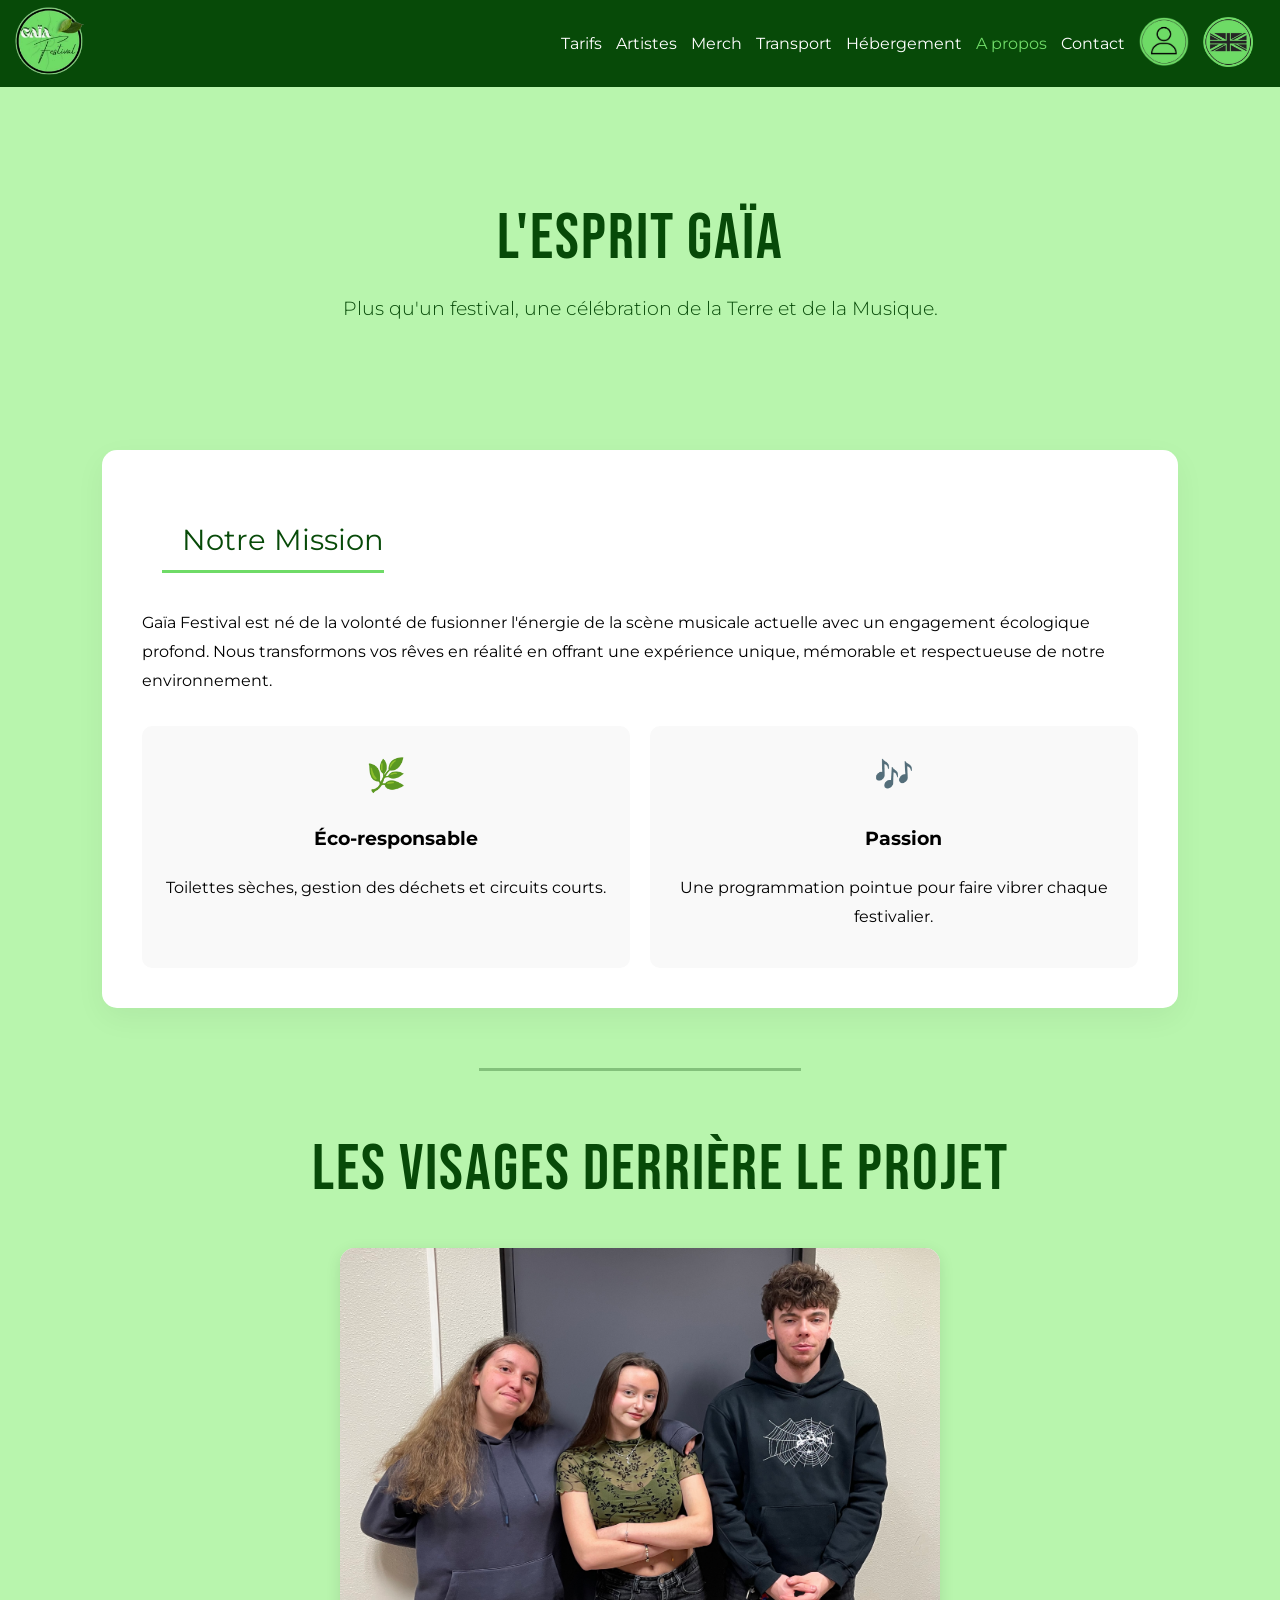
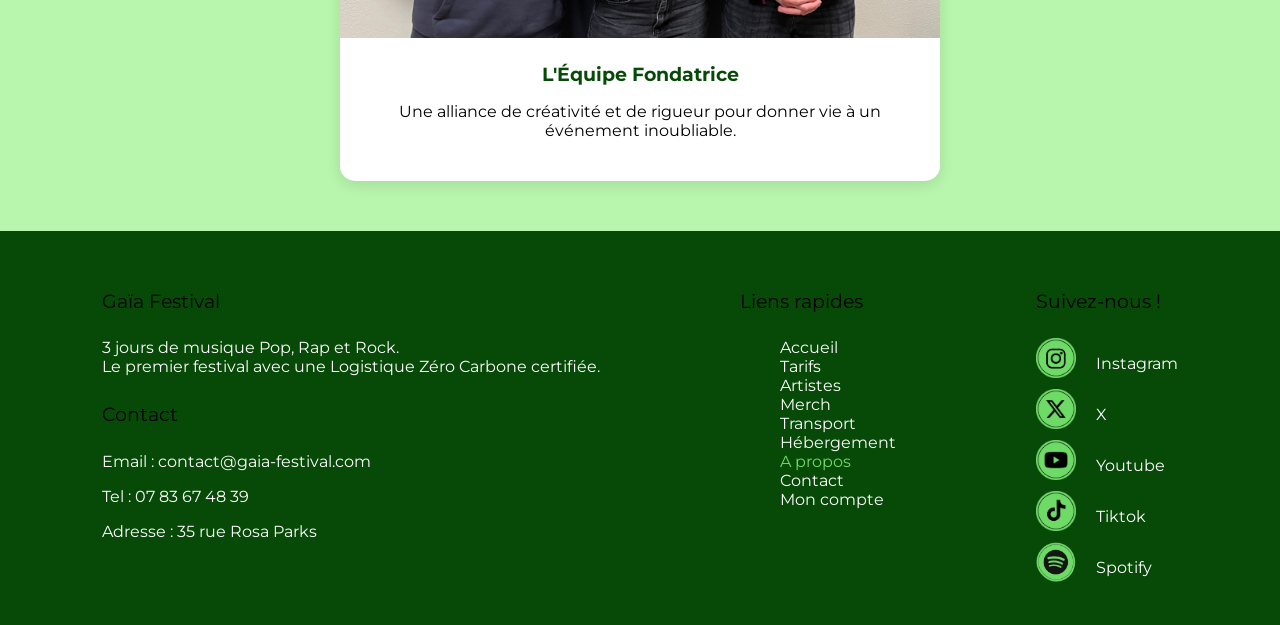
==== apropos_gaia_festival.html @ 88a490f9 "Import du dossier" ====
<!doctype html>
<html lang="fr">
<head>
    <meta charset="UTF-8" />
    <title>Gaïa Festival</title>
    <link rel="stylesheet" href="apropos_gaia_festival.css">
    <link rel="stylesheet" href="global.css">
    <link rel="icon" href="./images/GF-rbg.png"/>

    <link rel="preconnect" href="https://fonts.googleapis.com">
    <link rel="preconnect" href="https://fonts.gstatic.com" crossorigin>
    <link href="https://fonts.googleapis.com/css2?family=Montserrat:ital,wght@0,100..900;1,100..900&display=swap" rel="stylesheet">

    <link rel="preconnect" href="https://fonts.googleapis.com">
    <link rel="preconnect" href="https://fonts.gstatic.com" crossorigin>
    <link href="https://fonts.googleapis.com/css2?family=Bebas+Neue&family=Montserrat:ital,wght@0,100..900;1,100..900&display=swap" rel="stylesheet">
</head>

<body>
<header class="navigation">
    <div class="logo">
        <a href="index.html"><img src="images/GF-rbg.png" alt="Logo Gaia" class="logo_Gaia"></a>
    </div>
    <div class="nav-liens">
        <nav>
            <ul>
                <li><a href="tarifs_gaia_festival.html">Tarifs</a></li>
                <li><a href="artistes_gaia_festival.html">Artistes</a></li>
                <li><a href="merch_gaia_festival.html">Merch</a></li>
                <li><a href="transport_gaia_festival.html">Transport</a></li>
                <li><a href="hebergement_gaia_festival.html">Hébergement</a></li>
                <li><a href="#" class="active">A propos</a></li>
                <li><a href="contact_gaia_festival.html">Contact</a></li>
                <li><a href="id_gaia_festival.html"><img src="images/id_user-rbg.png" alt="s'identifier" class="id_user"></a></li>
                <li><a href="Homepage_gaia_festival_ANGLAIS.html"><img src="images/anglais-rbg.png" alt="Anglais Logo" class="logo-anglais"></a></li>
            </ul>
        </nav>
    </div>
</header>

<main>
    <section class="about-hero">
        <h1 class="title-bebas">L'Esprit Gaïa</h1>
        <p class="subtitle">Plus qu'un festival, une célébration de la Terre et de la Musique.</p>
    </section>

    <section class="form-container">
        <h2>Notre Mission</h2>
        <p>Gaïa Festival est né de la volonté de fusionner l'énergie de la scène musicale actuelle avec un engagement écologique profond. Nous transformons vos rêves en réalité en offrant une expérience unique, mémorable et respectueuse de notre environnement.</p>

        <div class="values-grid">
            <div class="value-item">
                <span class="value-icon">🌿</span>
                <h3>Éco-responsable</h3>
                <p>Toilettes sèches, gestion des déchets et circuits courts.</p>
            </div>
            <div class="value-item">
                <span class="value-icon">🎶</span>
                <h3>Passion</h3>
                <p>Une programmation pointue pour faire vibrer chaque festivalier.</p>
            </div>
        </div>
    </section>

    <hr class="hr-style">

    <section class="creators-section">
        <h2 class="title-bebas" style="text-align: center;">Les visages derrière le projet</h2>
        <div class="creators-grid">
            <div class="creator-card">
                <div class="img-wrapper">
                    <img src="images/images/les_createurs(modification).jpeg" alt="L'équipe Gaïa Festival">
                </div>
                <div class="creator-info">
                    <h3>L'Équipe Fondatrice</h3>
                    <p>Une alliance de créativité et de rigueur pour donner vie à un événement inoubliable.</p>
                </div>
            </div>
        </div>
    </section>
</main>

<footer class="footer">
    <div class="footer-container">
        <div class="footer-about_contact">
            <div class="footer-about">
                <h4>Gaïa Festival</h4>
                <p>3 jours de musique Pop, Rap et Rock.<br>
                    Le premier festival avec une Logistique Zéro Carbone certifiée.</p>
            </div>
            <div class="footer-contact">
                <h4>Contact</h4>
                <p> Email : contact@gaia-festival.com</p>
                <p> Tel : 07 83 67 48 39 </p>
                <p> Adresse : 35 rue Rosa Parks</p>
            </div>
        </div>
        <div class="footer-nav">
            <h4>Liens rapides</h4>
            <ul>
                <li><a href="index.html">Accueil</a></li>
                <li><a href="tarifs_gaia_festival.html">Tarifs</a></li>
                <li><a href="artistes_gaia_festival.html">Artistes</a></li>
                <li><a href="merch_gaia_festival.html">Merch</a></li>
                <li><a href="transport_gaia_festival.html">Transport</a></li>
                <li><a href="hebergement_gaia_festival.html">Hébergement</a></li>
                <li><a href="#" class="active">A propos</a></li>
                <li><a href="contact_gaia_festival.html">Contact</a></li>
                <li><a href="id_gaia_festival.html">Mon compte</a></li>
            </ul>
        </div>
        <div class="footer-social">
            <h4>Suivez-nous !</h4>
            <div class="social-icons">
                <div class="bloc-reseaux">
                    <img src="images/logo_reseaux/insta-rbg.png" alt="Instagram">
                    <a href="#"><p>Instagram</p></a>
                </div>
                <div class="bloc-reseaux">
                    <img src="images/logo_reseaux/x-rbg.png" alt="X">
                    <a href="#"><p>X</p></a>
                </div>
                <div class="bloc-reseaux">
                    <img src="images/logo_reseaux/ytb-rbg.png" alt="Youtube">
                    <a href="#"><p>Youtube</p></a>
                </div>
                <div class="bloc-reseaux">
                    <img src="images/logo_reseaux/tiktok-rbg.png" alt="Tiktok">
                    <a href="#"><p>Tiktok</p></a>
                </div>
            </div>
            <div class="bloc-reseaux">
                <img src="images/logo_reseaux/spotify-rbg.png" alt="Spotify">
                <a href="#"><p>Spotify</p></a>
            </div>
        </div>
    </div>
    </div>
</footer>

</body>
</html>
---- apropos_gaia_festival.css ----
body {
    background-color: #B8F5AD;
}

main {
    margin-left: 8%;
    margin-right: 8%;
}

.creators{
    width: 80%;
    max-width: 800px;
    margin: 50px auto;
    padding: 20px;
    background-color: #ffffff;
    border-radius: 5px;
}

.creators-container img{
    max-width: 500px;
    border-radius: 10px;
}

.title-bebas {
    font-family: 'Bebas Neue', sans-serif;
    font-size: 4rem;
    color: #074A08;
    margin-bottom: 10px;
    letter-spacing: 2px;
}

.about-hero {
    text-align: center;
    padding: 60px 0;
}

.subtitle {
    font-size: 1.2rem;
    color: #074A08;
    font-weight: 300;
}

.form-container {
    background-color: #ffffff;
    padding: 40px;
    border-radius: 15px;
    box-shadow: 0 10px 30px rgba(0,0,0,0.05);
    margin-bottom: 50px;
    line-height: 1.8;
}

.form-container h2 {
    color: #074A08;
    border-bottom: 3px solid #6FDB67;
    display: inline-block;
    padding-bottom: 5px;
    margin-bottom: 20px;
}

.values-grid {
    display: flex;
    gap: 20px;
    margin-top: 30px;
}

.value-item {
    flex: 1;
    background: #f9f9f9;
    padding: 20px;
    border-radius: 10px;
    text-align: center;
    transition: transform 0.3s ease;
}

.value-item:hover {
    transform: translateY(-5px);
}

.value-icon {
    font-size: 2rem;
    display: block;
    margin-bottom: 10px;
}

.creators-grid {
    display: flex;
    justify-content: center;
    margin-top: 40px;
}

.creator-card {
    background: white;
    border-radius: 15px;
    overflow: hidden;
    max-width: 600px;
    box-shadow: 0 4px 15px rgba(0,0,0,0.1);
}

.img-wrapper {
    overflow: hidden;
}

.img-wrapper img {
    width: 100%;
    height: auto;
    display: block;
    transition: scale 0.5s ease;
}

.creator-card:hover img {
    scale: 1.05;
}

.creator-info {
    padding: 25px;
    text-align: center;
}

.creator-info h3 {
    margin: 0;
    color: #074A08;
}

.hr-style {
    border: none;
    height: 3px;
    background-color: #074A08;
    width: 30%;
    margin: 60px auto;
    opacity: 0.3;
}
---- global.css ----
body {
    font-family: "Montserrat", sans-serif;
    font-weight: 400;
    font-style: normal;
    margin: 0;
    padding: 0;
}

h1,h2,h3,h4 {
    font-family: "Montserrat", sans-serif;
    font-optical-sizing: auto;
    font-weight: 400;
    font-style: normal;
}

h2 {
    font-size: 1.8em;
    font-weight: bold;
    margin-left: 20px;
    font-family: "Montserrat", sans-serif;
    font-optical-sizing: auto;
    font-weight: 400;

    padding-left: 20px;
}

h3 {
    margin-left : 20px;
    font-weight: bold;
}

.hr {
    border: none;
    height: 10px;
    color: #38761D;
    width: 80%;
    margin: 40px auto;
}

.bouton {
    font-family: "Montserrat", sans-serif;
    font-optical-sizing: auto;
    font-style: normal;

    text-align: center;
    justify-content: center;
    font-weight: bold;
    font-size: 18px;
    color: #37861D;
    border: 1px solid #37861D;
    border-radius: 5px;
    background-color: white;


    padding: 10px;
    text-decoration: none;
    transition: all 0.4s ease;

}

.bouton:hover {
    background-color: #074A08;
    color: #ffffff;
    border-radius: 5px;
}

section {
    margin-bottom: 50px;
}

.vert {
    color: #074A08;
}

.logo-anglais {
    max-width: 50px;
    max-height: 50px;
    margin-right: 20px;
}

.id_user {
    max-width: 50px;
    max-height: 50px;
}

.logo-francais {
    max-width: 95px;
    max-height: 50px;
    margin-left: -20px;
}

.logo img {
    max-width: 70px;
    max-height: 70px;
    margin: 10% 20%;
}

.navigation {
    background-color: #074A08;
    display: flex;
    flex-wrap: nowrap;
    justify-content: space-between;
    align-items: center;
    position: sticky;
    top: 0;
    z-index: 1000;
    max-height: 130px;
}

.nav-liens ul {
    list-style: none;
    display: flex;
    flex-wrap: nowrap;
    align-items: center;
    margin: 0;
    padding: 0;
}

.nav-liens ul li {
    margin: 7px;
}

.nav-liens ul li a{
    color: #ffffff;
    text-decoration: none;
}

.nav-liens ul li a.active{
    color: #6FDB67;
}

.nav-liens ul li a:hover {
    transition: color 0.15s;
    color: #171A17;
}

.footer{
    background-color: #074A08;
    padding: 2em;
}

.footer-container h4 {
    font-size: 1.2em;
}

.footer-container h3 {
    font-size: 1.5em;
}

.footer-container {
    display: flex;
    justify-content: space-around;
}

.footer-img {
    align-items: center;
}

.footer-about_contact p {
    color: #ffffff
}

.footer-nav ul {
    list-style: none;
    margin-bottom: 8px;
}

.footer-nav ul li a{
    color: #ffffff;
    text-decoration: none;
}

.footer-nav ul li a.active {
    color: #6FDB67;
}

.footer-nav ul li a:hover {
    transition: color 0.15s;
    color: #171A17;
}

.bloc-reseaux {
    display: flex;
}

.bloc-reseaux a {
    text-decoration: none;
}

.bloc-reseaux p {
    color: #ffffff;
    display: block;
    align-self: center;
}

.bloc-reseaux p:hover {
    transition: color 0.15s;
    color: #171A17;
}

.bloc-reseaux img {
    width: 40px;
    height: 40px;
    margin-right: 20px;
}

.submit{
    display: flex;
    justify-content: center;
}
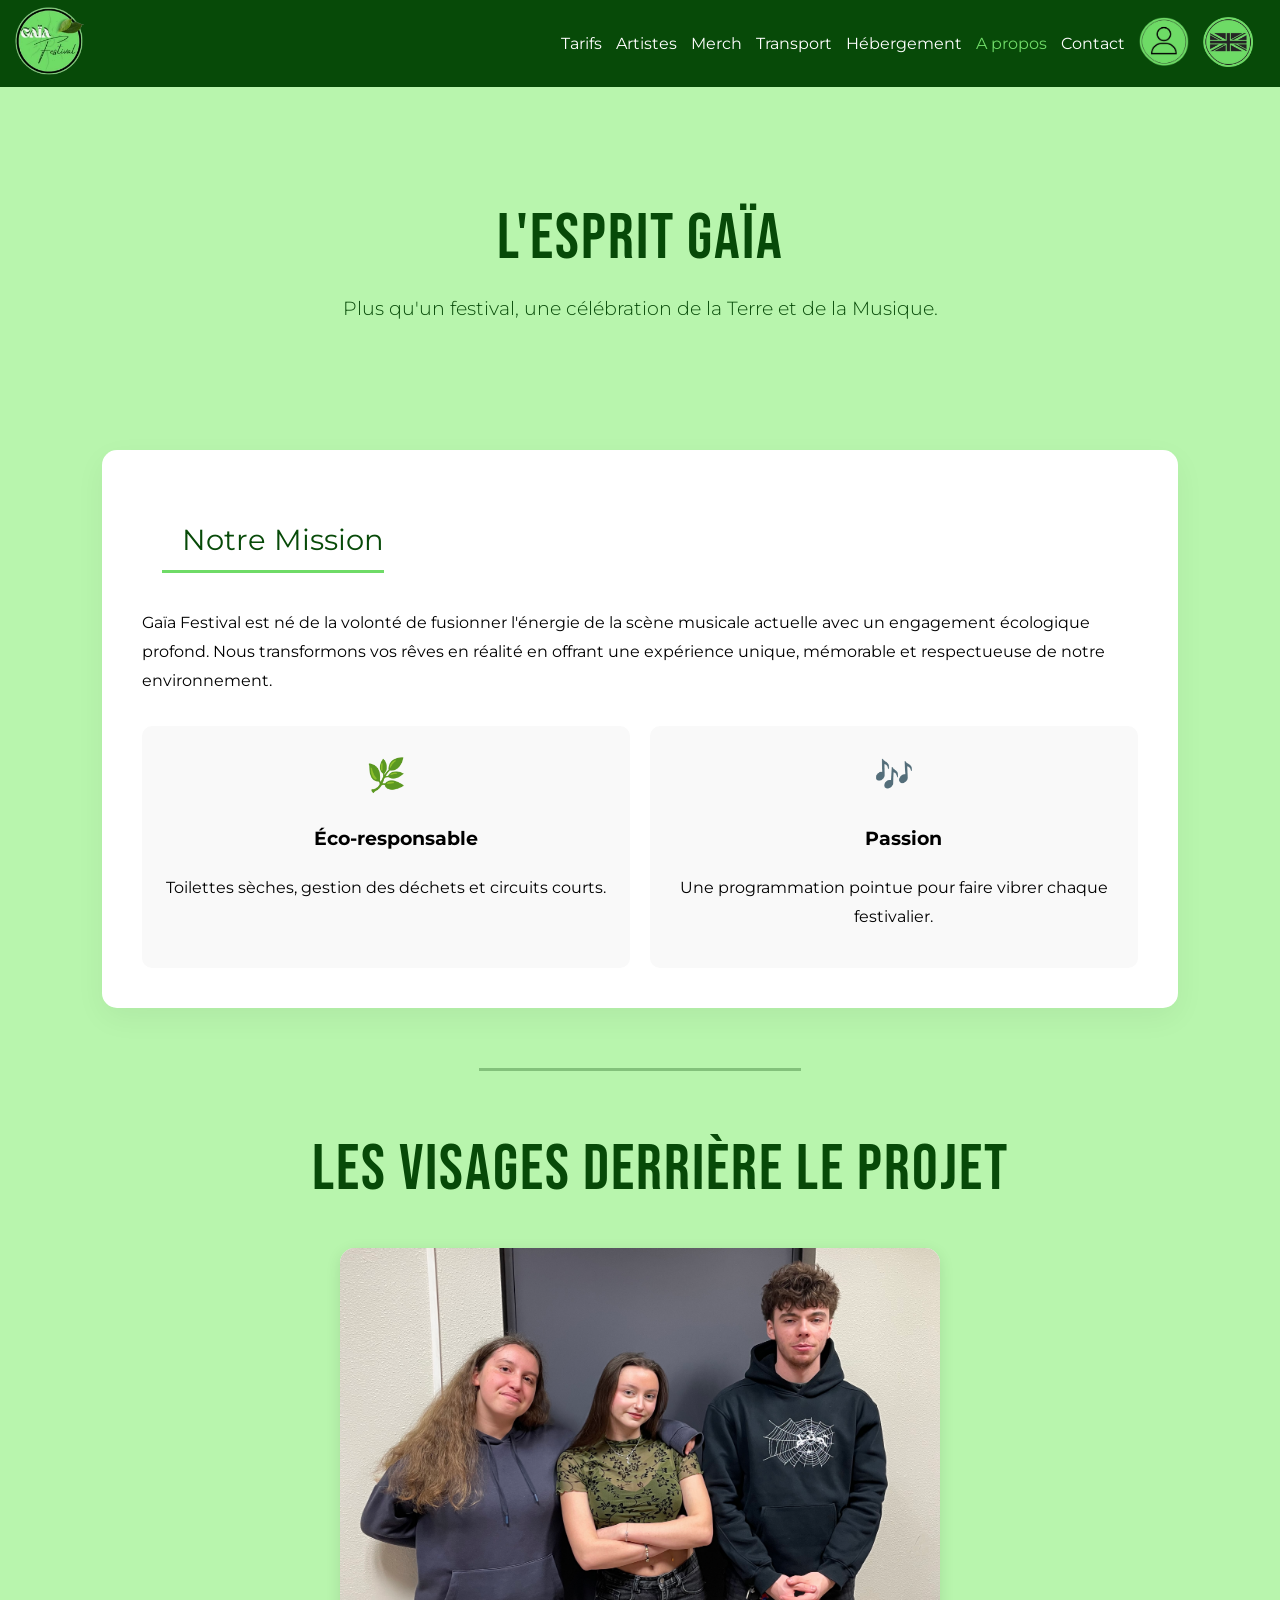
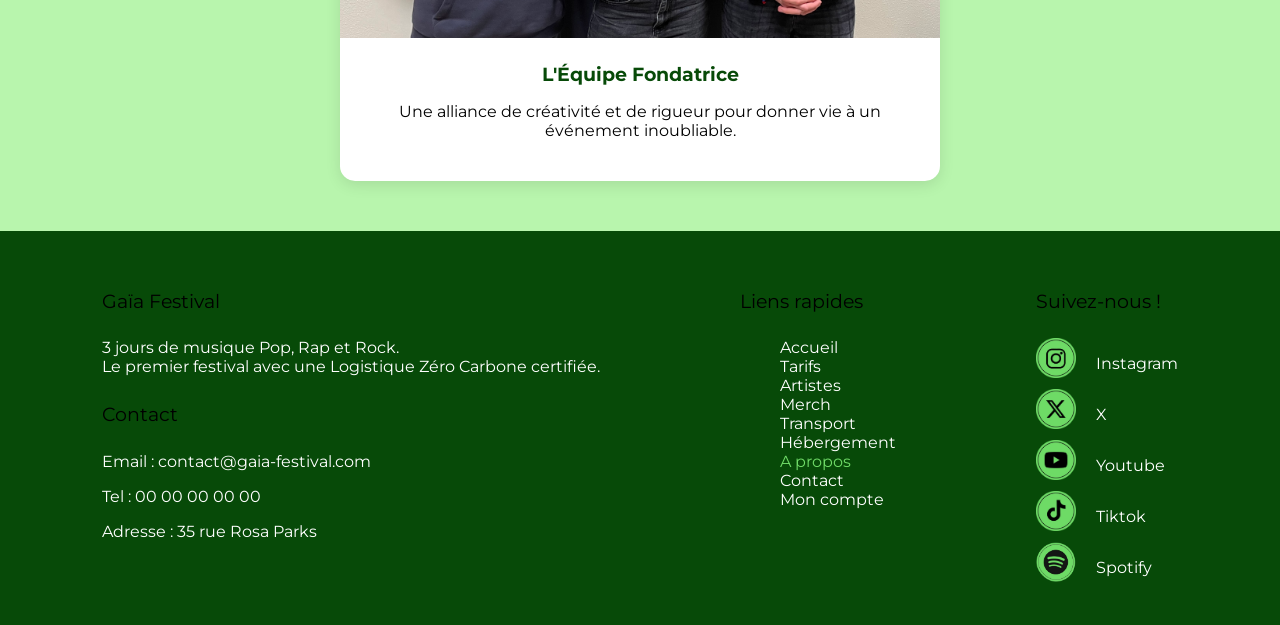
==== commit 3dd8283f: "Enlever un num + enlever un comm" ====
--- a/apropos_gaia_festival.html
+++ b/apropos_gaia_festival.html
@@ -91,7 +91,7 @@
             <div class="footer-contact">
                 <h4>Contact</h4>
                 <p> Email : contact@gaia-festival.com</p>
-                <p> Tel : 07 83 67 48 39 </p>
+                <p> Tel : 00 00 00 00 00 </p>
                 <p> Adresse : 35 rue Rosa Parks</p>
             </div>
         </div>
